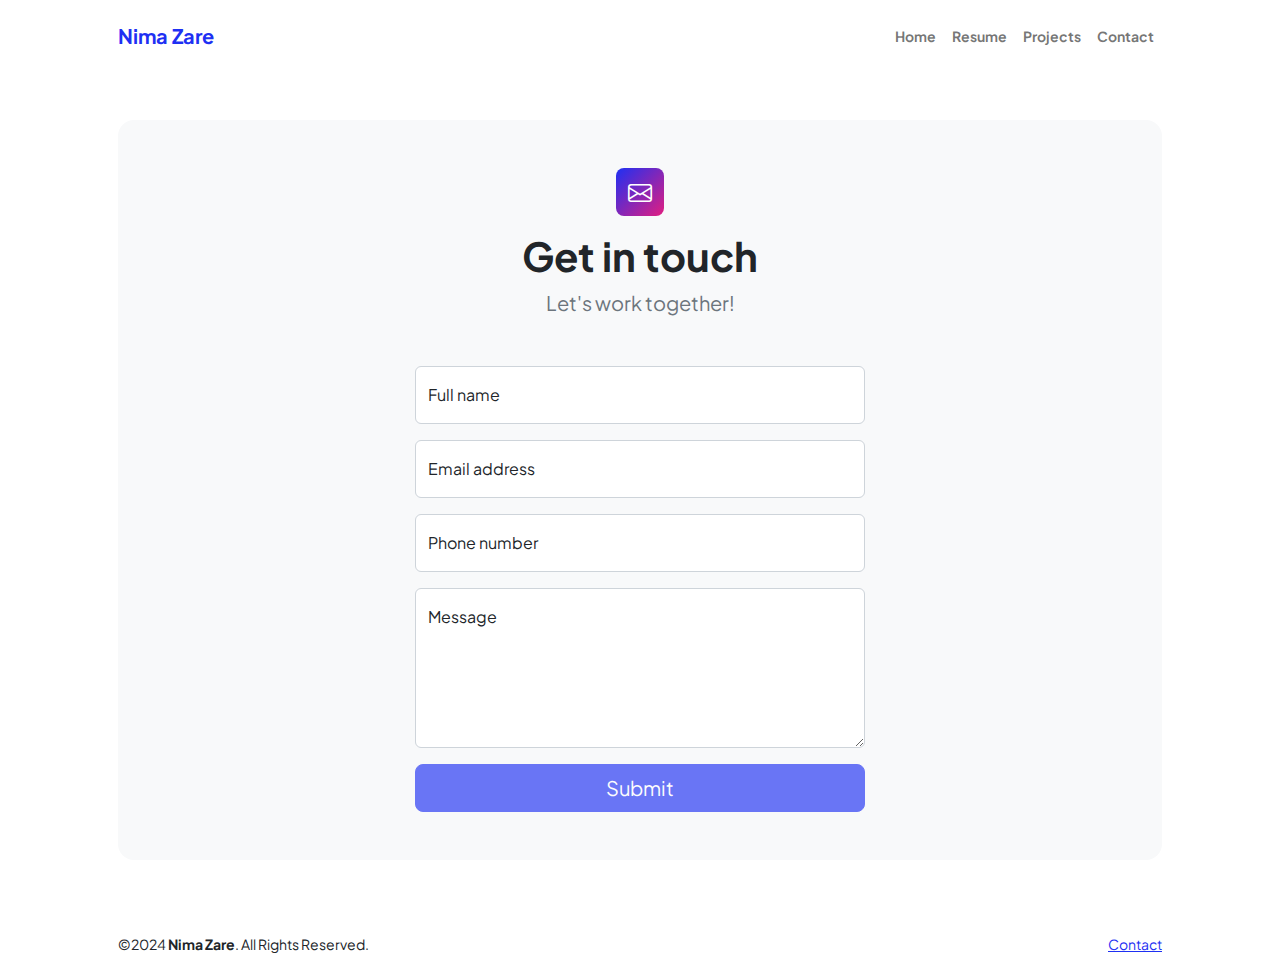
==== contact.html @ 60680525 "new website : https://nimazare.org/" ====
<!DOCTYPE html>
<html lang="en">
    <head>
        <meta charset="utf-8" />
        <meta name="viewport" content="width=device-width, initial-scale=1, shrink-to-fit=no" />
        <meta name="description" content="Nima Zare Resume" />
        <meta name="author" content="Nima Zare" />
        <title>Nima Zare - Contact</title>
        <!-- Favicon-->
        <link rel="icon" type="image/x-icon" href="assets/favicon.png" />
        <!-- Custom Google font-->
        <link rel="preconnect" href="https://fonts.googleapis.com" />
        <link rel="preconnect" href="https://fonts.gstatic.com" crossorigin />
        <link href="https://fonts.googleapis.com/css2?family=Plus+Jakarta+Sans:wght@100;200;300;400;500;600;700;800;900&amp;display=swap" rel="stylesheet" />
        <!-- Bootstrap icons-->
        <link href="https://cdn.jsdelivr.net/npm/bootstrap-icons@1.8.1/font/bootstrap-icons.css" rel="stylesheet" />
        <!-- Core theme CSS (includes Bootstrap)-->
        <link href="css/styles.css" rel="stylesheet" />
    </head>
    <body class="d-flex flex-column">
        <main class="flex-shrink-0">
            <!-- Navigation-->
            <nav class="navbar navbar-expand-lg navbar-light bg-white py-3">
                <div class="container px-5">
                    <a class="navbar-brand" href="index.html"><span class="fw-bolder text-primary">Nima Zare</span></a>
                    <button class="navbar-toggler" type="button" data-bs-toggle="collapse" data-bs-target="#navbarSupportedContent" aria-controls="navbarSupportedContent" aria-expanded="false" aria-label="Toggle navigation"><span class="navbar-toggler-icon"></span></button>
                    <div class="collapse navbar-collapse" id="navbarSupportedContent">
                        <ul class="navbar-nav ms-auto mb-2 mb-lg-0 small fw-bolder">
                            <li class="nav-item"><a class="nav-link" href="index.html">Home</a></li>
                            <li class="nav-item"><a class="nav-link" href="resume.html">Resume</a></li>
                            <li class="nav-item"><a class="nav-link" href="projects.html">Projects</a></li>
                            <li class="nav-item"><a class="nav-link" href="contact.html">Contact</a></li>
                        </ul>
                    </div>
                </div>
            </nav>
            <!-- Page content-->
            <section class="py-5">
                <div class="container px-5">
                    <!-- Contact form-->
                    <div class="bg-light rounded-4 py-5 px-4 px-md-5">
                        <div class="text-center mb-5">
                            <div class="feature bg-primary bg-gradient-primary-to-secondary text-white rounded-3 mb-3"><i class="bi bi-envelope"></i></div>
                            <h1 class="fw-bolder">Get in touch</h1>
                            <p class="lead fw-normal text-muted mb-0">Let's work together!</p>
                        </div>
                        <div class="row gx-5 justify-content-center">
                            <div class="col-lg-8 col-xl-6">
                                <form id="contactForm" data-sb-form-api-token="API_TOKEN">
                                    <!-- Name input-->
                                    <div class="form-floating mb-3">
                                        <input class="form-control" id="name" type="text" placeholder="Enter your name..." data-sb-validations="required" />
                                        <label for="name">Full name</label>
                                        <div class="invalid-feedback" data-sb-feedback="name:required">A name is required.</div>
                                    </div>
                                    <!-- Email address input-->
                                    <div class="form-floating mb-3">
                                        <input class="form-control" id="email" type="email" placeholder="name@example.com" data-sb-validations="required,email" />
                                        <label for="email">Email address</label>
                                        <div class="invalid-feedback" data-sb-feedback="email:required">An email is required.</div>
                                        <div class="invalid-feedback" data-sb-feedback="email:email">Email is not valid.</div>
                                    </div>
                                    <!-- Phone number input-->
                                    <div class="form-floating mb-3">
                                        <input class="form-control" id="phone" type="tel" placeholder="(123) 456-7890" data-sb-validations="required" />
                                        <label for="phone">Phone number</label>
                                        <div class="invalid-feedback" data-sb-feedback="phone:required">A phone number is required.</div>
                                    </div>
                                    <!-- Message input-->
                                    <div class="form-floating mb-3">
                                        <textarea class="form-control" id="message" type="text" placeholder="Enter your message here..." style="height: 10rem" data-sb-validations="required"></textarea>
                                        <label for="message">Message</label>
                                        <div class="invalid-feedback" data-sb-feedback="message:required">A message is required.</div>
                                    </div>
                                    <!-- Submit success message-->
                                    <!---->
                                    <!-- This is what your users will see when the form-->
                                    <!-- has successfully submitted-->
                                    <div class="d-none" id="submitSuccessMessage">
                                        <div class="text-center mb-3">
                                            <div class="fw-bolder">Form submission successful!</div>
                                        </div>
                                    </div>
                                    <!-- Submit error message-->
                                    <!---->
                                    <!-- This is what your users will see when there is-->
                                    <!-- an error submitting the form-->
                                    <div class="d-none" id="submitErrorMessage"><div class="text-center text-danger mb-3">Error sending message!</div></div>
                                    <!-- Submit Button-->
                                    <div class="d-grid"><button class="btn btn-primary btn-lg disabled" id="submitButton" type="submit">Submit</button></div>
                                </form>
                            </div>
                        </div>
                    </div>
                </div>
            </section>
        </main>
        <!-- Footer-->
        <footer class="bg-white py-4 mt-auto">
            <div class="container px-5">
                <div class="row align-items-center justify-content-between flex-column flex-sm-row">
                    <div class="col-auto"><div class="small m-0">&copy;2024 <strong><span>Nima Zare</span></strong>. All Rights Reserved.</div></div>
                    <div class="col-auto">
                        <a class="small" href="contact.html">Contact</a>
                    </div>
                </div>
            </div>
        </footer>
        <!-- Bootstrap core JS-->
        <script src="https://cdn.jsdelivr.net/npm/bootstrap@5.2.3/dist/js/bootstrap.bundle.min.js"></script>
        <!-- Core theme JS-->
        <script src="js/scripts.js"></script>
    </body>
</html>
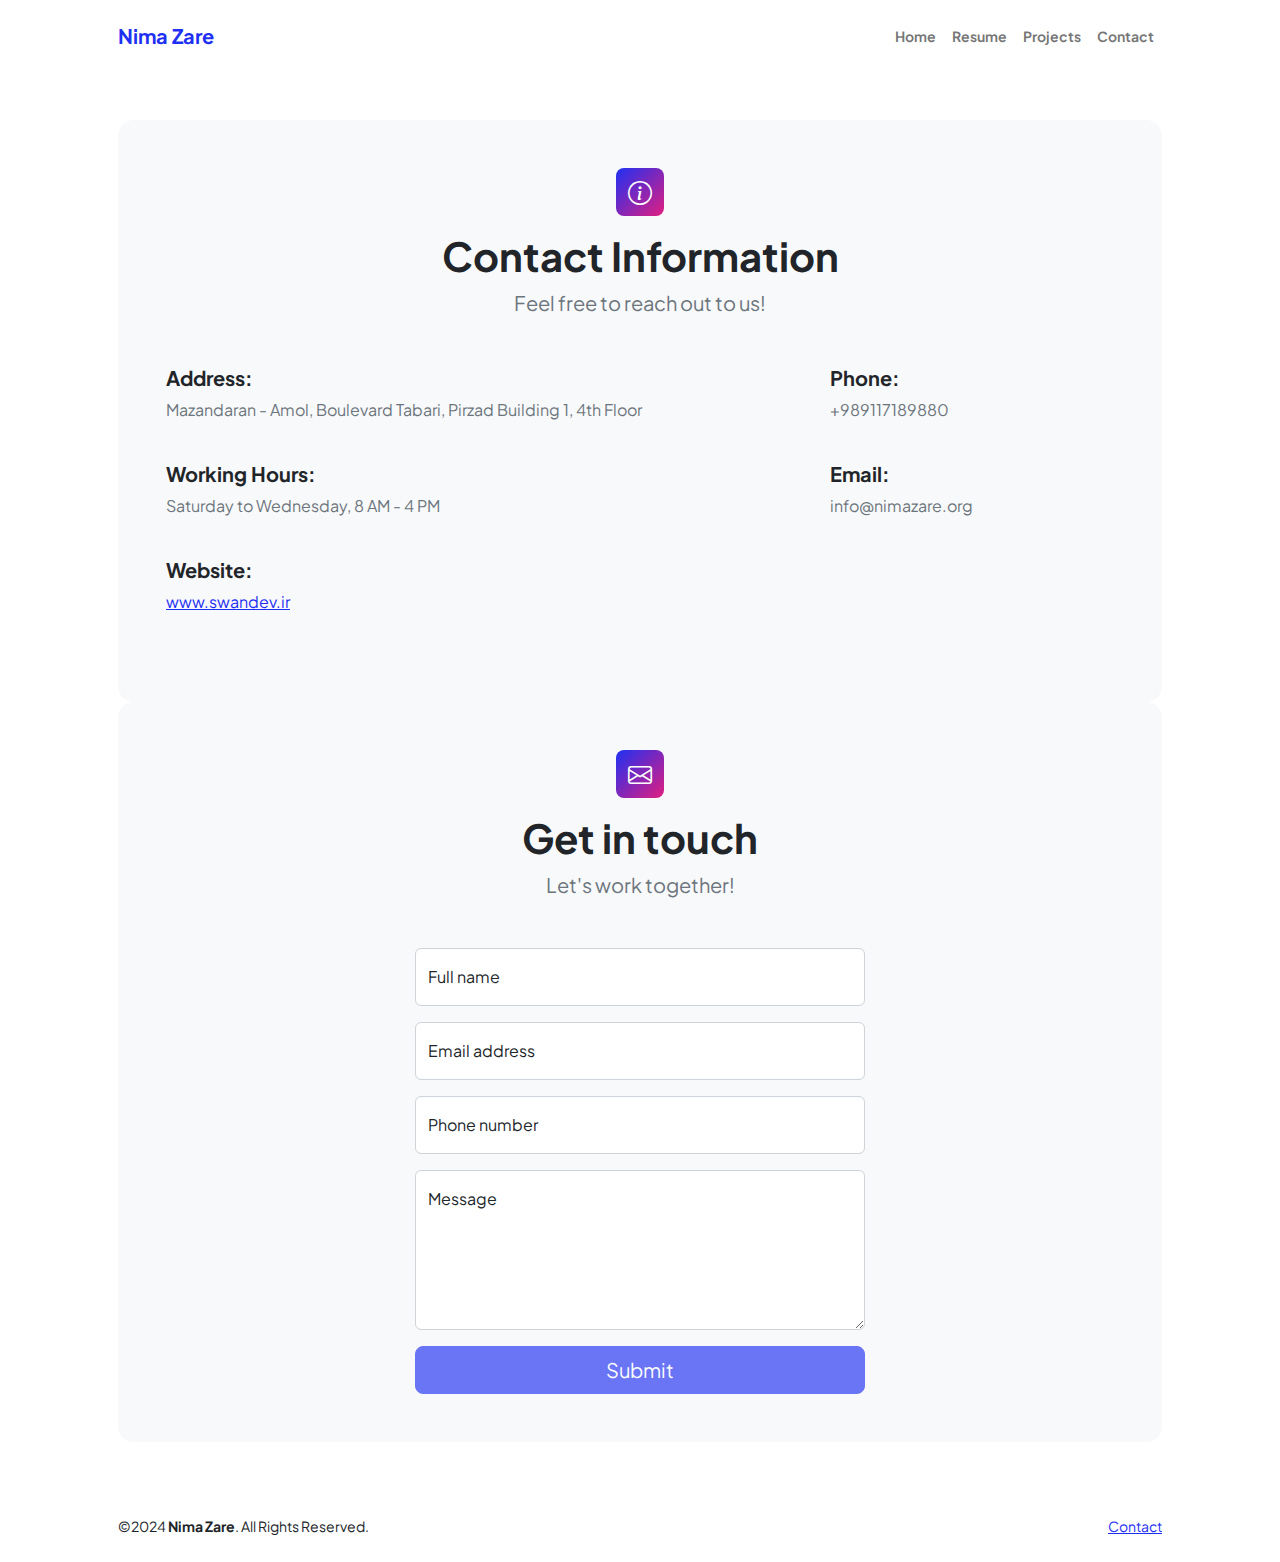
==== commit 63dc44fb: "website : https://nimazare.org/" ====
--- a/contact.html
+++ b/contact.html
@@ -37,6 +37,36 @@
             <!-- Page content-->
             <section class="py-5">
                 <div class="container px-5">
+                    <!-- Contact Information -->
+                    <div class="bg-light rounded-4 py-5 px-4 px-md-5">
+                        <div class="text-center mb-5">
+                            <div class="feature bg-primary bg-gradient-primary-to-secondary text-white rounded-3 mb-3"><i class="bi bi-info-circle"></i></div>
+                            <h1 class="fw-bolder">Contact Information</h1>
+                            <p class="lead fw-normal text-muted mb-0">Feel free to reach out to us!</p>
+                        </div>
+                        <div class="row gx-5">
+                            <div class="col-md-8 mb-4">
+                                <h5 class="fw-bolder">Address:</h5>
+                                <p class="text-muted">Mazandaran - Amol, Boulevard Tabari, Pirzad Building 1, 4th Floor</p>
+                            </div>
+                            <div class="col-md-4 mb-4">
+                                <h5 class="fw-bolder">Phone:</h5>
+                                <p class="text-muted">+989117189880</p>
+                            </div>
+                            <div class="col-md-8 mb-4">
+                                <h5 class="fw-bolder">Working Hours:</h5>
+                                <p class="text-muted">Saturday to Wednesday, 8 AM - 4 PM</p>
+                            </div>
+                            <div class="col-md-4 mb-4">
+                                <h5 class="fw-bolder">Email:</h5>
+                                <p class="text-muted">info@nimazare.org</p>
+                            </div>
+                            <div class="col-md-12 mb-4">
+                                <h5 class="fw-bolder">Website:</h5>
+                                <p class="text-muted"><a href="http://www.swandev.ir" target="_blank">www.swandev.ir</a></p>
+                            </div>
+                        </div>
+                    </div>
                     <!-- Contact form-->
                     <div class="bg-light rounded-4 py-5 px-4 px-md-5">
                         <div class="text-center mb-5">
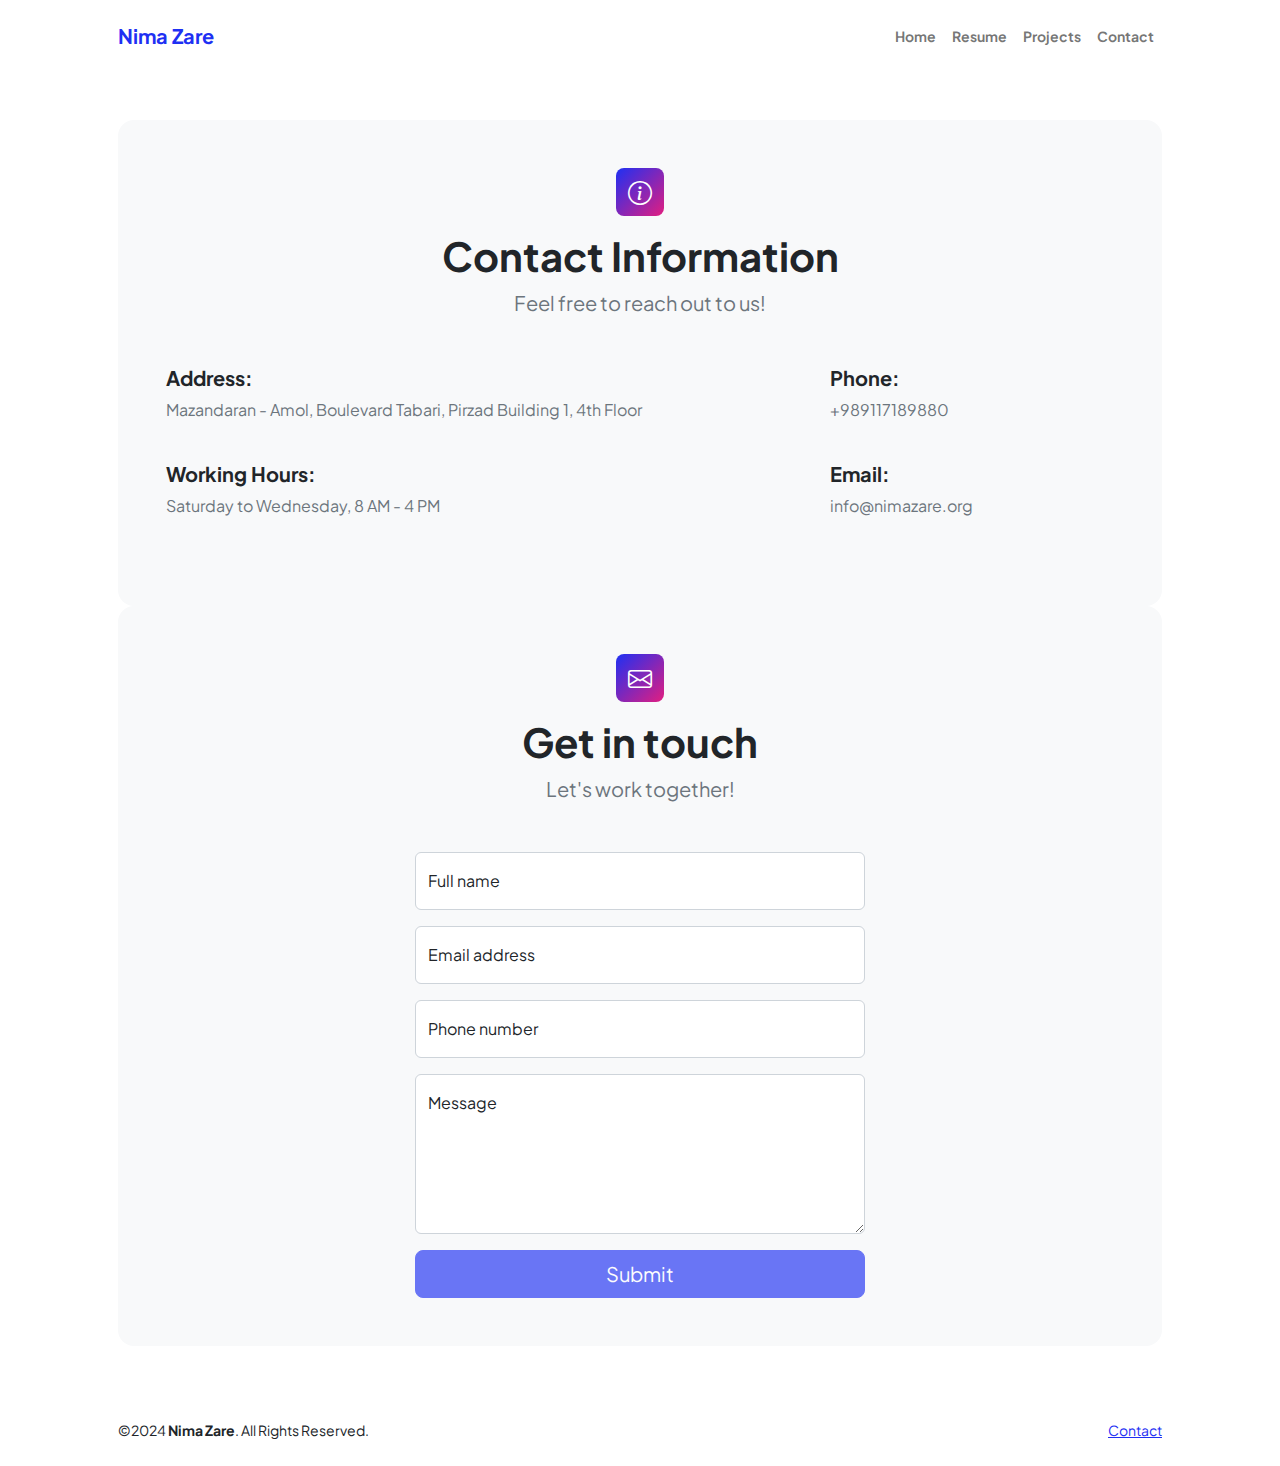
==== commit dd88fb94: "website : https://nimazare.org/" ====
--- a/contact.html
+++ b/contact.html
@@ -60,10 +60,6 @@
                             <div class="col-md-4 mb-4">
                                 <h5 class="fw-bolder">Email:</h5>
                                 <p class="text-muted">info@nimazare.org</p>
-                            </div>
-                            <div class="col-md-12 mb-4">
-                                <h5 class="fw-bolder">Website:</h5>
-                                <p class="text-muted"><a href="http://www.swandev.ir" target="_blank">www.swandev.ir</a></p>
                             </div>
                         </div>
                     </div>
